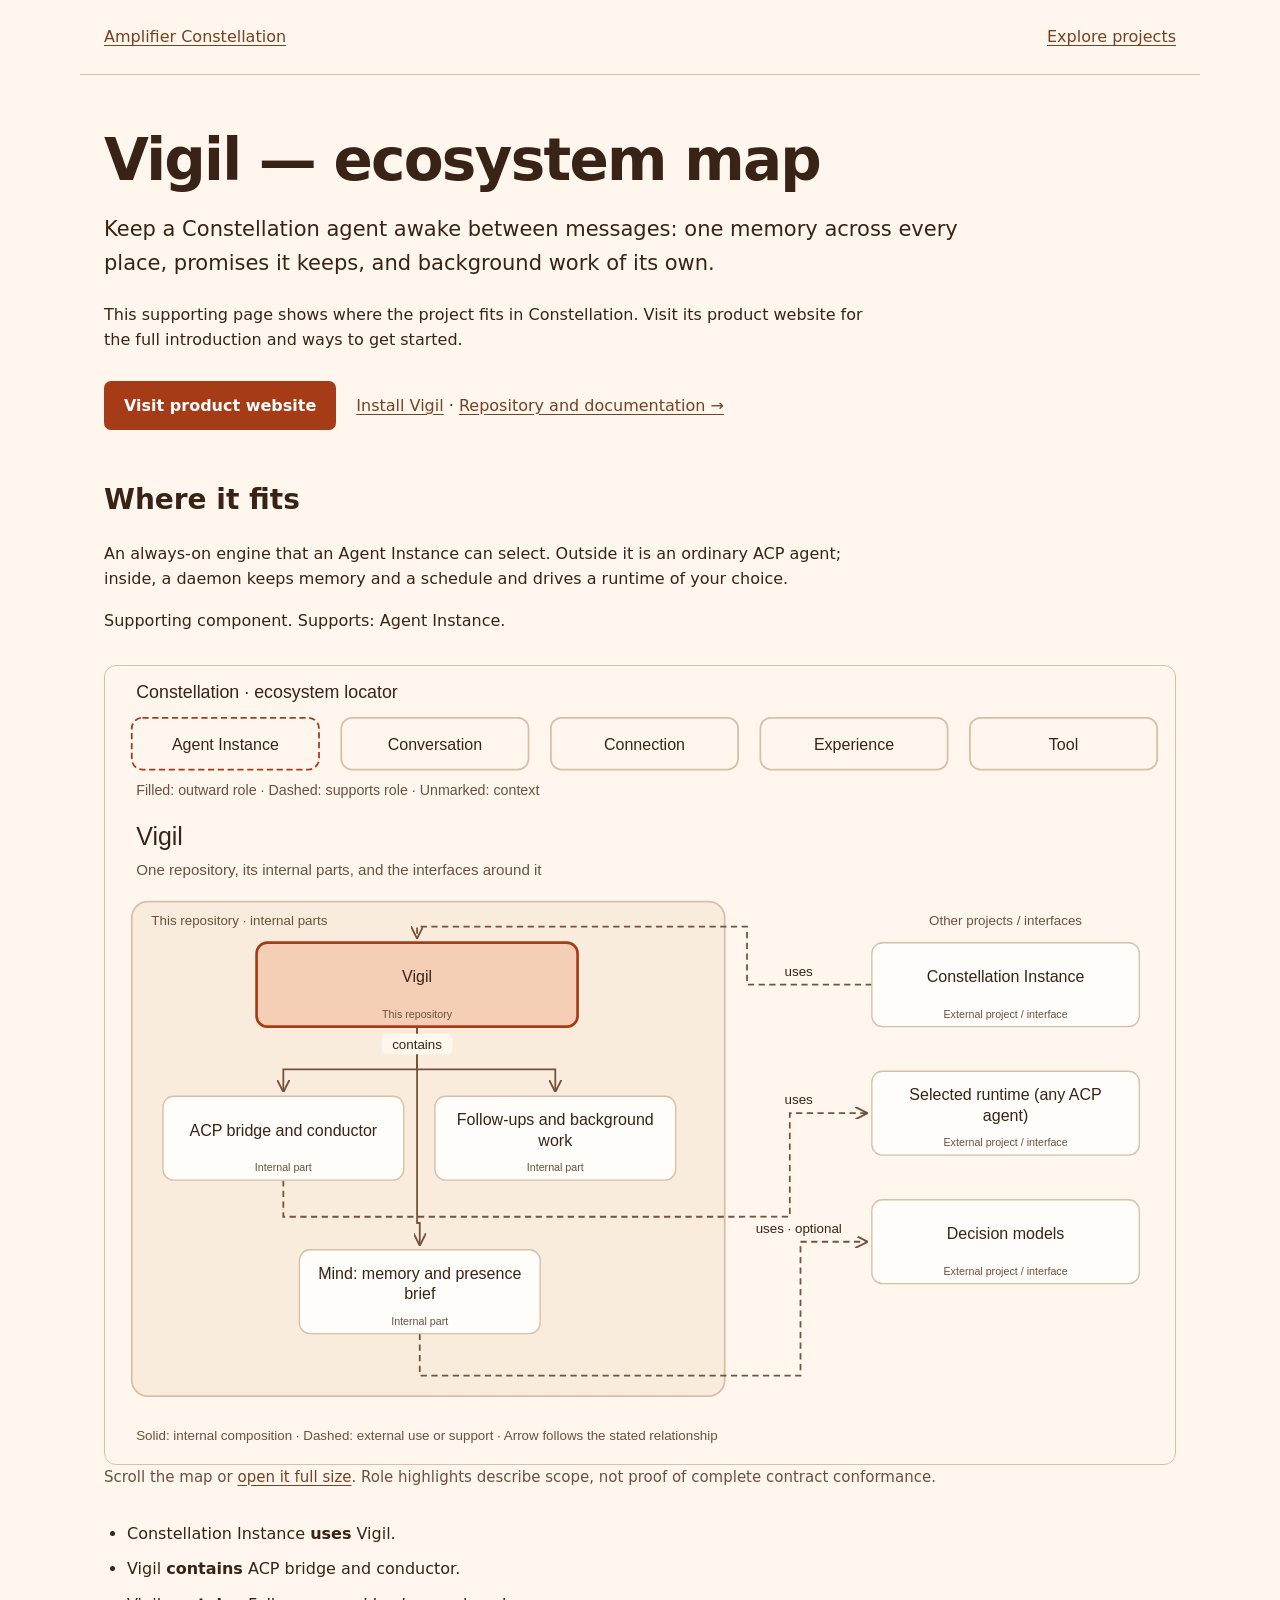
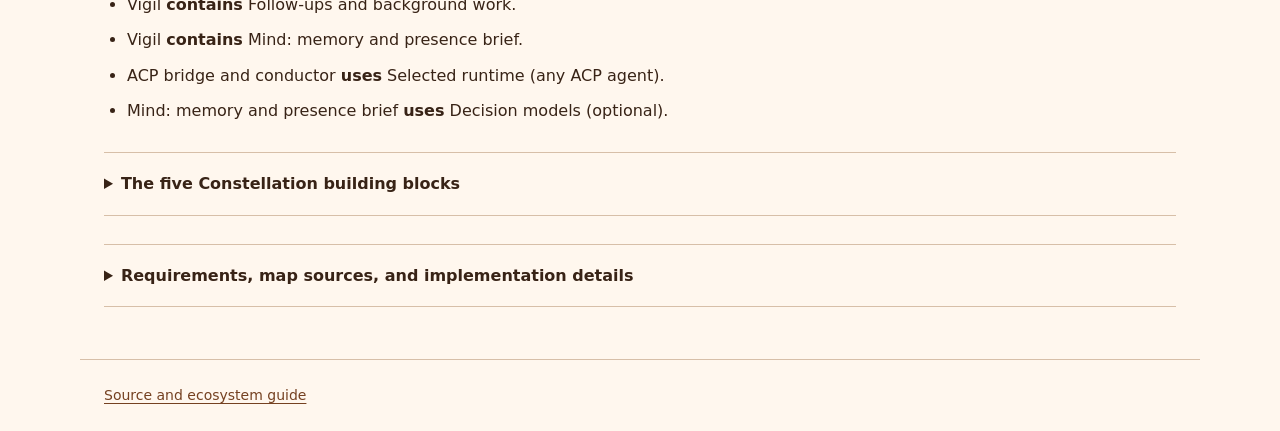
==== docs/product/index.html @ d68d621a "Add a product page and an ecosystem map The page at https://bkrabach.github.io/amplifier-constellati" ====
<!doctype html><html lang="en"><head><meta charset="utf-8"><meta name="viewport" content="width=device-width,initial-scale=1"><title>Vigil — ecosystem map</title><link rel="stylesheet" href="style.css"></head><body><a class="skip" href="#main">Skip to content</a><header><a href="https://microsoft.github.io/amplifier-constellation/">Amplifier Constellation</a><a href="https://microsoft.github.io/amplifier-constellation/projects/">Explore projects</a></header><main id="main"><h1>Vigil — ecosystem map</h1><p class="purpose">Keep a Constellation agent awake between messages: one memory across every place, promises it keeps, and background work of its own.</p><p>This supporting page shows where the project fits in Constellation. Visit its product website for the full introduction and ways to get started.</p><a class="cta" href="https://bkrabach.github.io/amplifier-constellation-vigil/">Visit product website</a><a href="https://github.com/bkrabach/amplifier-constellation-vigil#install">Install Vigil</a> · <a href="https://github.com/bkrabach/amplifier-constellation-vigil">Repository and documentation →</a><h2>Where it fits</h2><p>An always-on engine that an Agent Instance can select. Outside it is an ordinary ACP agent; inside, a daemon keeps memory and a schedule and drives a runtime of your choice.</p><p class="role-summary">Supporting component. Supports: Agent Instance.</p><figure><div class="map-scroll" role="region" tabindex="0" aria-label="Scrollable project map"><a href="map.svg"><img src="map.svg" alt="Vigil: ecosystem roles and project relationships"></a></div><figcaption>Scroll the map or <a href="map.svg">open it full size</a>. Role highlights describe scope, not proof of complete contract conformance.</figcaption></figure><ul class="relations"><li>Constellation Instance <strong>uses</strong> Vigil.</li><li>Vigil <strong>contains</strong> ACP bridge and conductor.</li><li>Vigil <strong>contains</strong> Follow-ups and background work.</li><li>Vigil <strong>contains</strong> Mind: memory and presence brief.</li><li>ACP bridge and conductor <strong>uses</strong> Selected runtime (any ACP agent).</li><li>Mind: memory and presence brief <strong>uses</strong> Decision models (optional).</li></ul><details><summary>The five Constellation building blocks</summary><figure><img src="https://raw.githubusercontent.com/microsoft/amplifier-constellation/main/site/assets/art/building-blocks.png" alt="Experience presents Conversation; Agent Instance participates through Connection and uses Tool."><figcaption>Many implementations can fulfill each role. Projects choose their own internals.</figcaption></figure><a href="https://github.com/microsoft/amplifier-constellation/blob/main/contracts/README.md">Read the boundary agreements →</a></details><details><summary>Requirements, map sources, and implementation details</summary><ul class="note"><li>Vigil is an engine an Agent Instance selects, not an Agent Instance itself: identity, tokens, attention and context sources stay with the Instance.</li><li>The default runtime is Constellation Runtime; any other ACP agent can be the main runtime or take delegated work.</li><li>Experiences are unchanged and attach to the Instance as before. Each experience still decides when the agent may speak.</li><li>Decision models are optional; without one Vigil falls back to plain rules.</li><li>Tested on Linux with systemd user services. The map shows scope, not a compatibility claim for every ACP agent or host.</li></ul><ul class="source-list"><li><a href="https://github.com/bkrabach/amplifier-constellation-vigil/blob/b84d128715f24d849456548055ebd30330cc5ffd/README.md">README.md</a> · reviewed b84d128715f24d849456548055ebd30330cc5ffd</li><li><a href="https://github.com/bkrabach/amplifier-constellation-vigil/blob/b84d128715f24d849456548055ebd30330cc5ffd/docs/DESIGN.md">docs/DESIGN.md</a> · reviewed b84d128715f24d849456548055ebd30330cc5ffd</li></ul></details></main><footer><a href="https://github.com/microsoft/amplifier-constellation">Source and ecosystem guide</a></footer></body></html>
---- docs/product/style.css ----
body{margin:0;background:#fff7ee;color:#382316;font-family:"Trebuchet MS",system-ui,sans-serif;line-height:1.6}*{box-sizing:border-box}main,header,footer{max-width:1120px;margin:auto;padding:24px}header{border-bottom:1px solid #d7bfa8;display:flex;justify-content:space-between;gap:20px}a{color:#754121;text-underline-offset:3px}a:hover{color:#126d72}a:focus-visible,summary:focus-visible,.map-scroll:focus-visible{outline:3px solid #126d72;outline-offset:4px}h1{font-size:clamp(32px,5vw,58px);line-height:1.1;letter-spacing:-.03em;margin:30px 0 20px}h2{font-size:28px;line-height:1.25;margin-top:40px}p{max-width:75ch} .purpose{font-size:21px;max-width:65ch}.cta{display:inline-block;background:#a63c17;color:white;padding:12px 20px;border-radius:7px;font-weight:bold;text-decoration:none;margin:12px 20px 12px 0}.cta:hover{background:#803019;color:white}figure{margin:32px 0}figure img{display:block;width:100%;height:auto}.map-scroll{overflow-x:auto;overscroll-behavior-x:contain;border:1px solid #d7bfa8;border-radius:12px}.map-scroll img{min-width:960px;width:100%}.role-summary{font-size:16px}figcaption,.note{color:#6c503e;font-size:15px}details{border-block:1px solid #d7bfa8;padding:18px 0;margin:28px 0}summary{cursor:pointer;font-weight:bold}.relations{padding-left:23px}.relations li{margin-bottom:10px}.directory{list-style:none;padding:0}.directory li{border-top:1px solid #d7bfa8;padding:22px 0}.directory a{font-size:23px;font-weight:bold}.directory p{margin:6px 0}.directory .map-link{font-size:16px;font-weight:normal}.source-list{font-size:14px;overflow-wrap:anywhere}footer{border-top:1px solid #d7bfa8;font-size:14px}.skip{position:absolute;top:-100px;left:16px;background:white;padding:12px}.skip:focus{top:12px}@media(max-width:600px){main,header,footer{padding:18px}header{flex-wrap:wrap}.purpose{font-size:18px}figure{margin-inline:-6px}.cta{margin-right:8px}}
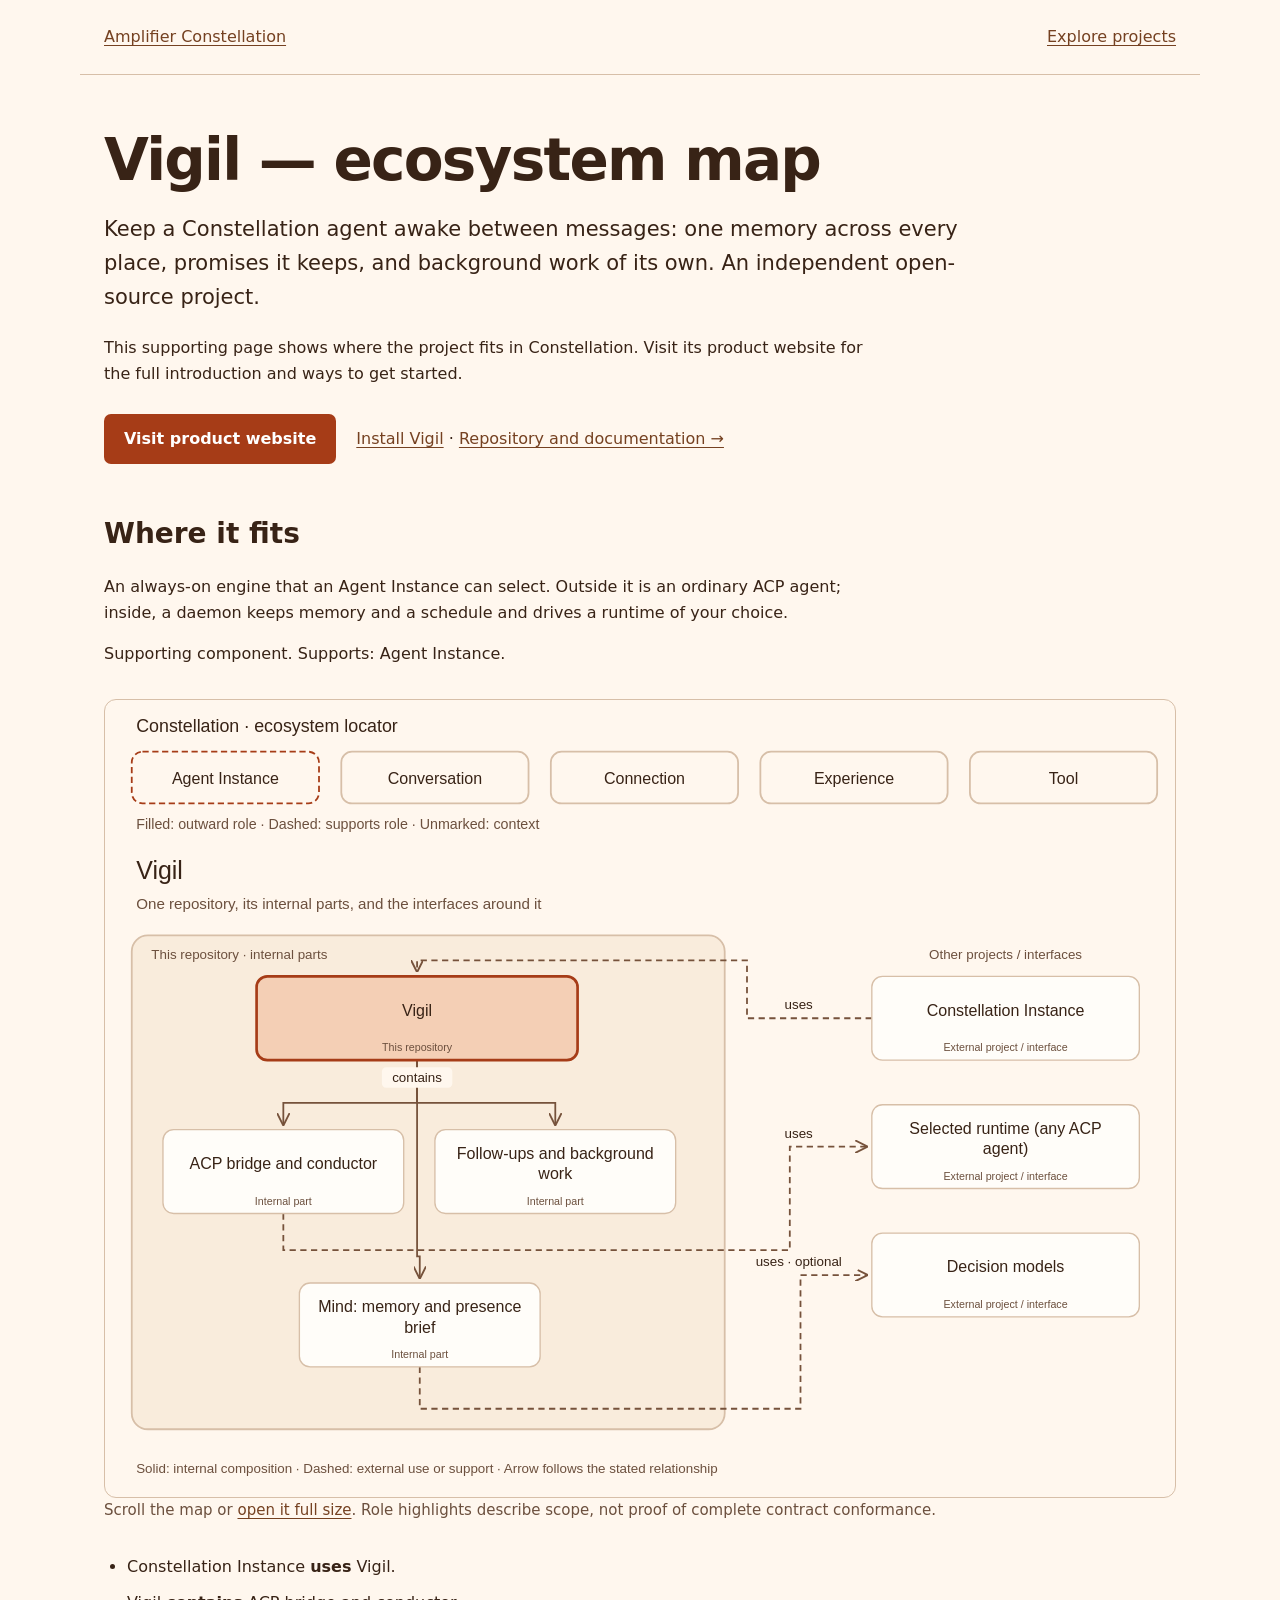
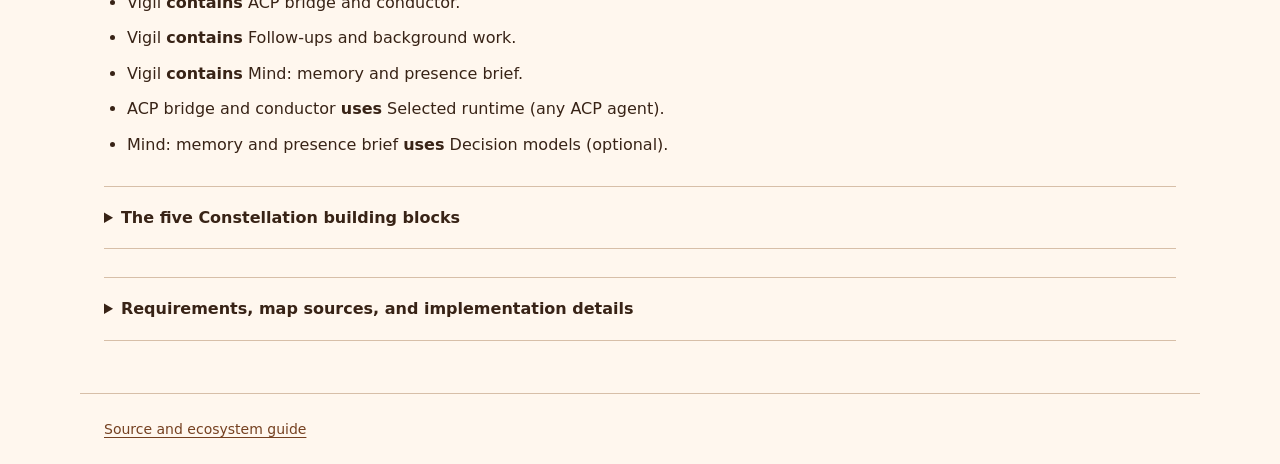
==== commit 6e3c3456: "Carry the independent-project statement into the ecosystem record The record's purpose line is what " ====
--- a/docs/product/index.html
+++ b/docs/product/index.html
@@ -1 +1 @@
-<!doctype html><html lang="en"><head><meta charset="utf-8"><meta name="viewport" content="width=device-width,initial-scale=1"><title>Vigil — ecosystem map</title><link rel="stylesheet" href="style.css"></head><body><a class="skip" href="#main">Skip to content</a><header><a href="https://microsoft.github.io/amplifier-constellation/">Amplifier Constellation</a><a href="https://microsoft.github.io/amplifier-constellation/projects/">Explore projects</a></header><main id="main"><h1>Vigil — ecosystem map</h1><p class="purpose">Keep a Constellation agent awake between messages: one memory across every place, promises it keeps, and background work of its own.</p><p>This supporting page shows where the project fits in Constellation. Visit its product website for the full introduction and ways to get started.</p><a class="cta" href="https://bkrabach.github.io/amplifier-constellation-vigil/">Visit product website</a><a href="https://github.com/bkrabach/amplifier-constellation-vigil#install">Install Vigil</a> · <a href="https://github.com/bkrabach/amplifier-constellation-vigil">Repository and documentation →</a><h2>Where it fits</h2><p>An always-on engine that an Agent Instance can select. Outside it is an ordinary ACP agent; inside, a daemon keeps memory and a schedule and drives a runtime of your choice.</p><p class="role-summary">Supporting component. Supports: Agent Instance.</p><figure><div class="map-scroll" role="region" tabindex="0" aria-label="Scrollable project map"><a href="map.svg"><img src="map.svg" alt="Vigil: ecosystem roles and project relationships"></a></div><figcaption>Scroll the map or <a href="map.svg">open it full size</a>. Role highlights describe scope, not proof of complete contract conformance.</figcaption></figure><ul class="relations"><li>Constellation Instance <strong>uses</strong> Vigil.</li><li>Vigil <strong>contains</strong> ACP bridge and conductor.</li><li>Vigil <strong>contains</strong> Follow-ups and background work.</li><li>Vigil <strong>contains</strong> Mind: memory and presence brief.</li><li>ACP bridge and conductor <strong>uses</strong> Selected runtime (any ACP agent).</li><li>Mind: memory and presence brief <strong>uses</strong> Decision models (optional).</li></ul><details><summary>The five Constellation building blocks</summary><figure><img src="https://raw.githubusercontent.com/microsoft/amplifier-constellation/main/site/assets/art/building-blocks.png" alt="Experience presents Conversation; Agent Instance participates through Connection and uses Tool."><figcaption>Many implementations can fulfill each role. Projects choose their own internals.</figcaption></figure><a href="https://github.com/microsoft/amplifier-constellation/blob/main/contracts/README.md">Read the boundary agreements →</a></details><details><summary>Requirements, map sources, and implementation details</summary><ul class="note"><li>Vigil is an engine an Agent Instance selects, not an Agent Instance itself: identity, tokens, attention and context sources stay with the Instance.</li><li>The default runtime is Constellation Runtime; any other ACP agent can be the main runtime or take delegated work.</li><li>Experiences are unchanged and attach to the Instance as before. Each experience still decides when the agent may speak.</li><li>Decision models are optional; without one Vigil falls back to plain rules.</li><li>Tested on Linux with systemd user services. The map shows scope, not a compatibility claim for every ACP agent or host.</li></ul><ul class="source-list"><li><a href="https://github.com/bkrabach/amplifier-constellation-vigil/blob/b84d128715f24d849456548055ebd30330cc5ffd/README.md">README.md</a> · reviewed b84d128715f24d849456548055ebd30330cc5ffd</li><li><a href="https://github.com/bkrabach/amplifier-constellation-vigil/blob/b84d128715f24d849456548055ebd30330cc5ffd/docs/DESIGN.md">docs/DESIGN.md</a> · reviewed b84d128715f24d849456548055ebd30330cc5ffd</li></ul></details></main><footer><a href="https://github.com/microsoft/amplifier-constellation">Source and ecosystem guide</a></footer></body></html>
+<!doctype html><html lang="en"><head><meta charset="utf-8"><meta name="viewport" content="width=device-width,initial-scale=1"><title>Vigil — ecosystem map</title><link rel="stylesheet" href="style.css"></head><body><a class="skip" href="#main">Skip to content</a><header><a href="https://microsoft.github.io/amplifier-constellation/">Amplifier Constellation</a><a href="https://microsoft.github.io/amplifier-constellation/projects/">Explore projects</a></header><main id="main"><h1>Vigil — ecosystem map</h1><p class="purpose">Keep a Constellation agent awake between messages: one memory across every place, promises it keeps, and background work of its own. An independent open-source project.</p><p>This supporting page shows where the project fits in Constellation. Visit its product website for the full introduction and ways to get started.</p><a class="cta" href="https://bkrabach.github.io/amplifier-constellation-vigil/">Visit product website</a><a href="https://github.com/bkrabach/amplifier-constellation-vigil#install">Install Vigil</a> · <a href="https://github.com/bkrabach/amplifier-constellation-vigil">Repository and documentation →</a><h2>Where it fits</h2><p>An always-on engine that an Agent Instance can select. Outside it is an ordinary ACP agent; inside, a daemon keeps memory and a schedule and drives a runtime of your choice.</p><p class="role-summary">Supporting component. Supports: Agent Instance.</p><figure><div class="map-scroll" role="region" tabindex="0" aria-label="Scrollable project map"><a href="map.svg"><img src="map.svg" alt="Vigil: ecosystem roles and project relationships"></a></div><figcaption>Scroll the map or <a href="map.svg">open it full size</a>. Role highlights describe scope, not proof of complete contract conformance.</figcaption></figure><ul class="relations"><li>Constellation Instance <strong>uses</strong> Vigil.</li><li>Vigil <strong>contains</strong> ACP bridge and conductor.</li><li>Vigil <strong>contains</strong> Follow-ups and background work.</li><li>Vigil <strong>contains</strong> Mind: memory and presence brief.</li><li>ACP bridge and conductor <strong>uses</strong> Selected runtime (any ACP agent).</li><li>Mind: memory and presence brief <strong>uses</strong> Decision models (optional).</li></ul><details><summary>The five Constellation building blocks</summary><figure><img src="https://raw.githubusercontent.com/microsoft/amplifier-constellation/main/site/assets/art/building-blocks.png" alt="Experience presents Conversation; Agent Instance participates through Connection and uses Tool."><figcaption>Many implementations can fulfill each role. Projects choose their own internals.</figcaption></figure><a href="https://github.com/microsoft/amplifier-constellation/blob/main/contracts/README.md">Read the boundary agreements →</a></details><details><summary>Requirements, map sources, and implementation details</summary><ul class="note"><li>Vigil is an independent open-source project maintained in its own repository. It is not one of the Microsoft components in the Constellation family index.</li><li>Vigil is an engine an Agent Instance selects, not an Agent Instance itself: identity, tokens, attention and context sources stay with the Instance.</li><li>The default runtime is Constellation Runtime; any other ACP agent can be the main runtime or take delegated work.</li><li>Experiences are unchanged and attach to the Instance as before. Each experience still decides when the agent may speak.</li><li>Decision models are optional; without one Vigil falls back to plain rules.</li><li>Tested on Linux with systemd user services. The map shows scope, not a compatibility claim for every ACP agent or host.</li></ul><ul class="source-list"><li><a href="https://github.com/bkrabach/amplifier-constellation-vigil/blob/1eaa19150a11d607ba1225d839e69713634658bb/README.md">README.md</a> · reviewed 1eaa19150a11d607ba1225d839e69713634658bb</li><li><a href="https://github.com/bkrabach/amplifier-constellation-vigil/blob/1eaa19150a11d607ba1225d839e69713634658bb/docs/DESIGN.md">docs/DESIGN.md</a> · reviewed 1eaa19150a11d607ba1225d839e69713634658bb</li></ul></details></main><footer><a href="https://github.com/microsoft/amplifier-constellation">Source and ecosystem guide</a></footer></body></html>
